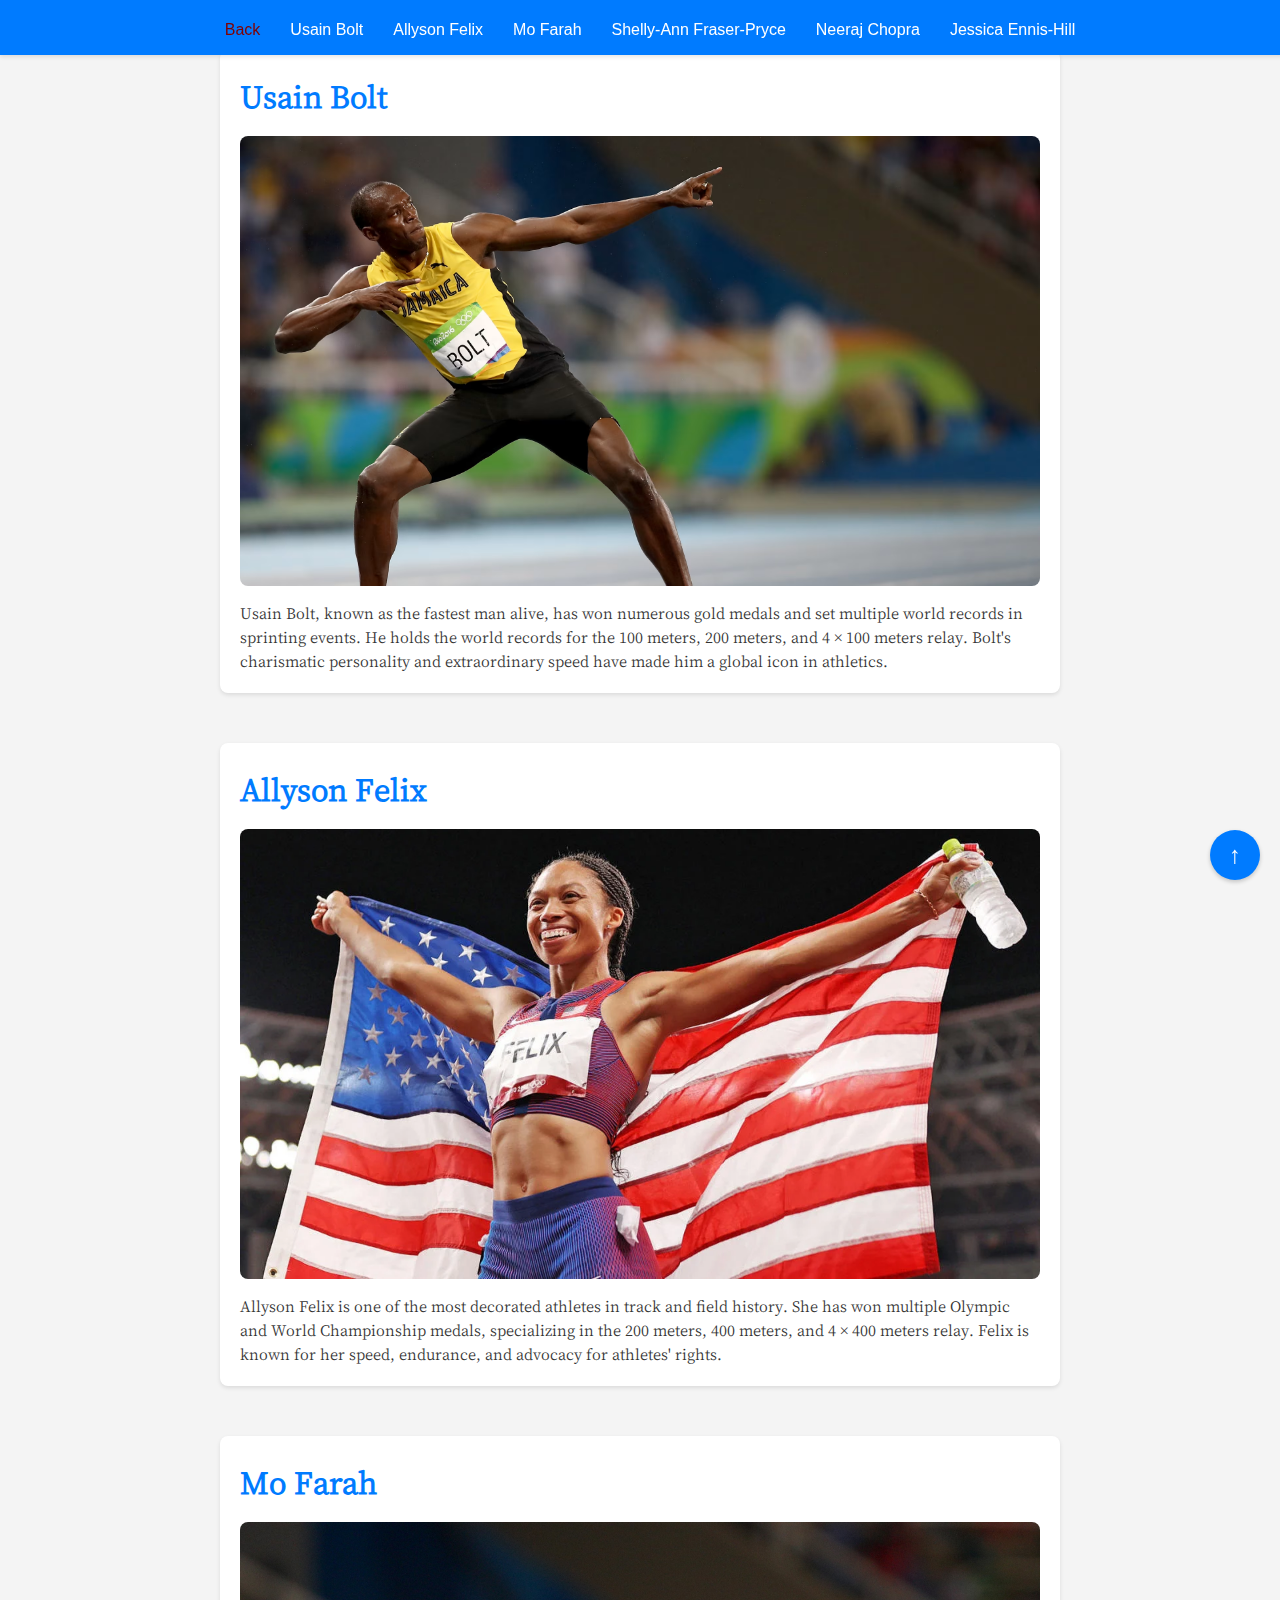
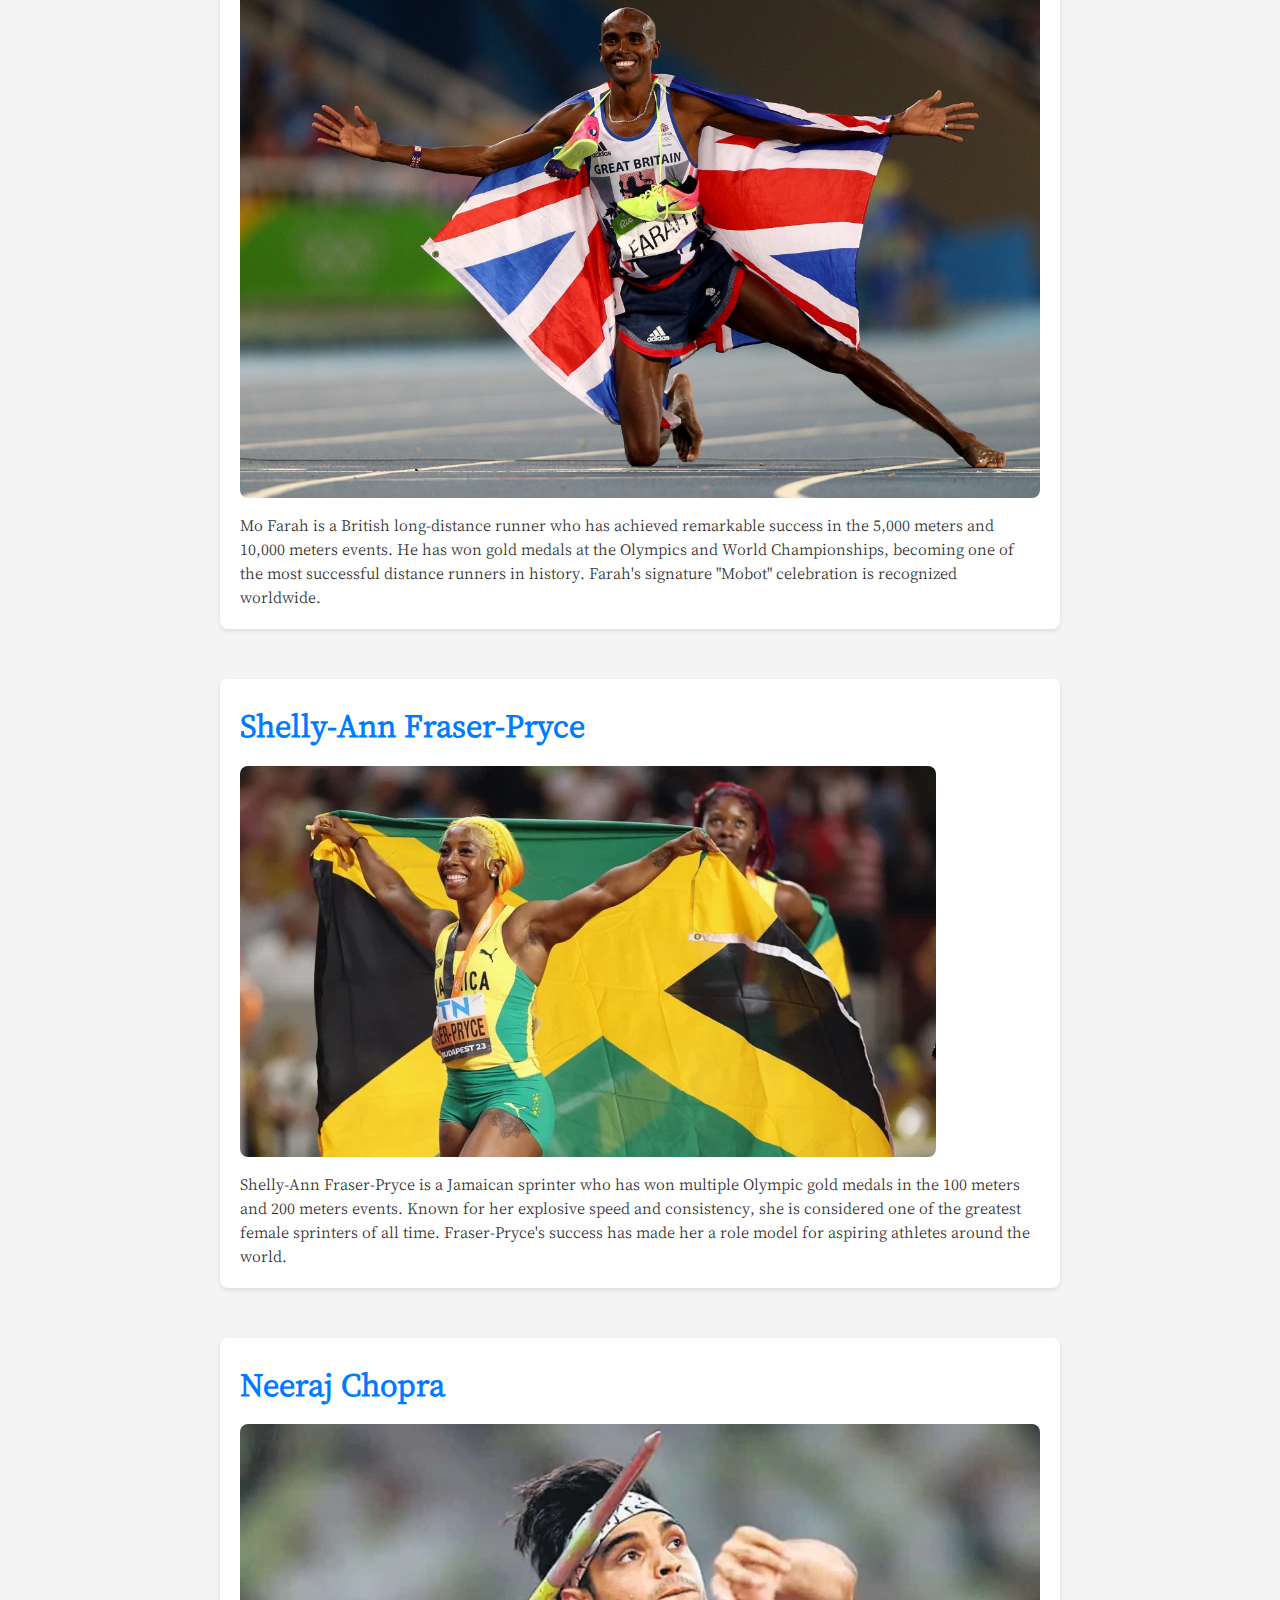
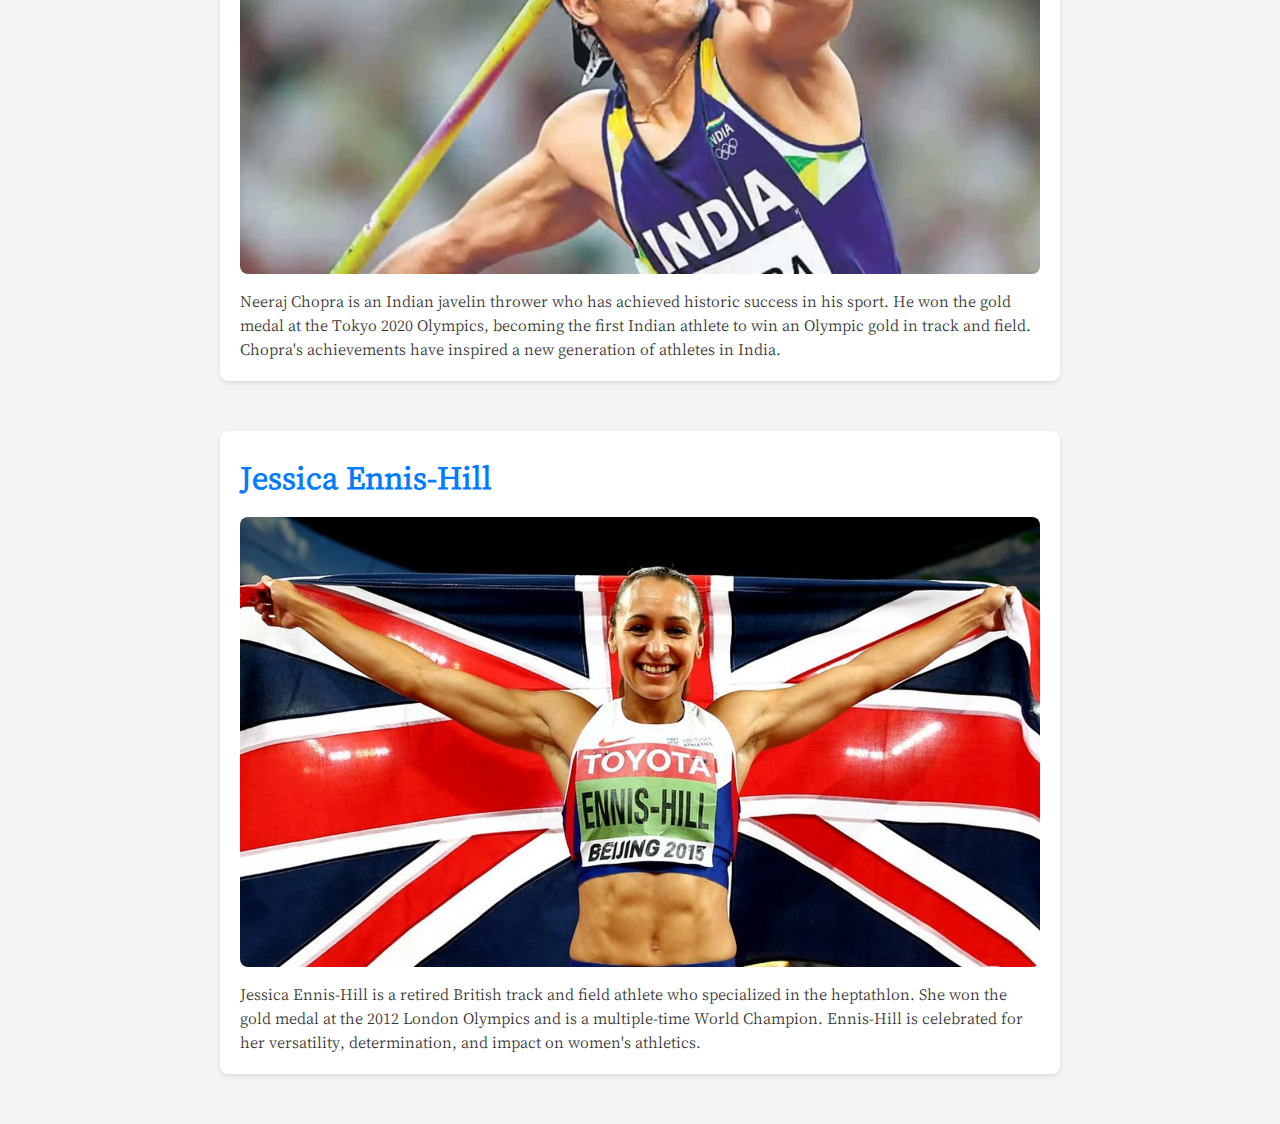
==== athleticdata.html @ 67bbc244 "athaletic part" ====
<!DOCTYPE html>
<html lang="en">
<head>
    <meta charset="UTF-8">
    <meta name="viewport" content="width=device-width, initial-scale=1.0">
    <title>Athletes</title>
    <link href='https://fonts.googleapis.com/css?family=Cactus Classical Serif' rel='stylesheet'>
    <style>
        /* Reset some default styling */
body, h2, p {
    margin: 0;
    padding: 0;
    box-sizing: border-box;
    font-family: 'Cactus Classical Serif';font-size: 22px;
}

body {
    font-family: Arial, sans-serif;
    line-height: 1.6;
    background-color: #f4f4f4;
    color: #333;
    padding: 0 10px;
    position: relative; /* Allows absolute positioning of back-to-top button */
}

nav {
    position: fixed;
    top: 0;
    left: 0;
    width: 100%;
    background: #007bff;
    color: #fff;
    padding: 10px;
    display: flex;
    justify-content: center;
    box-shadow: 0 2px 4px rgba(0, 0, 0, 0.1);
    z-index: 1000;
}

nav ul {
    list-style: none;
    margin: 0;
    padding: 0;
    display: flex;
}

nav ul li {
    margin: 0 15px;
}

nav ul li a {
    color: #fff;
    text-decoration: none;
    font-size: 1rem;
    transition: color 0.3s ease;
}

nav ul li a:hover {
    color: #e0e0e0;
}

nav .back-button a {
    color: rgb(128, 0, 0); /* Green color for the Back link */
}

section {
    background: #fff;
    border-radius: 8px;
    box-shadow: 0 2px 4px rgba(0, 0, 0, 0.1);
    margin: 50px auto;
    max-width: 800px;
    padding: 20px;
    transition: transform 0.3s ease;
}

section:hover {
    transform: translateY(-5px);
}

h2 {
    font-size: 2rem;
    margin-bottom: 15px;
    color: #007bff;
}

img {
    display: block;
    max-width: 100%;
    height: auto;
    border-radius: 8px;
    margin-bottom: 15px;
}

p {
    font-size: 1rem;
    line-height: 1.5;
}

/* Back to Top Button */
.back-to-top {
    position: fixed;
    bottom: 20px;
    right: 20px;
    background: #007bff;
    color: #fff;
    border: none;
    border-radius: 50%;
    width: 50px;
    height: 50px;
    display: flex;
    align-items: center;
    justify-content: center;
    font-size: 24px;
    cursor: pointer;
    box-shadow: 0 2px 4px rgba(0, 0, 0, 0.2);
    transition: background 0.3s ease;
}

.back-to-top:hover {
    background: #0056b3;
}

/* Optional: Add responsiveness */
@media (max-width: 768px) {
    section {
        margin: 10px;
        padding: 15px;
    }

    h2 {
        font-size: 1.5rem;
    }

    p {
        font-size: 0.9rem;
    }
}
    </style>
</head>
<body>
    <!-- Navigation Bar -->
    <nav>
        <ul>
            <li class="back-button"><a href="athletics.html">Back</a></li>
            <li><a href="#usain-bolt">Usain Bolt</a></li>
            <li><a href="#allyson-felix">Allyson Felix</a></li>
            <li><a href="#mo-farah">Mo Farah</a></li>
            <li><a href="#shelly-ann-fraser-pryce">Shelly-Ann Fraser-Pryce</a></li>
            <li><a href="#neeraj-chopra">Neeraj Chopra</a></li>
            <li><a href="#jessica-ennis-hill">Jessica Ennis-Hill</a></li>
        </ul>
    </nav>

    <section id="usain-bolt">
        <h2>Usain Bolt</h2>
        <img src="images/usain.avif" alt="Usain Bolt">
        <p>Usain Bolt, known as the fastest man alive, has won numerous gold medals and set multiple world records in sprinting events. He holds the world records for the 100 meters, 200 meters, and 4 × 100 meters relay. Bolt's charismatic personality and extraordinary speed have made him a global icon in athletics.</p>
    </section>
    
    <section id="allyson-felix">
        <h2>Allyson Felix</h2>
        <img src="images/felix.webp" alt="Allyson Felix">
        <p>Allyson Felix is one of the most decorated athletes in track and field history. She has won multiple Olympic and World Championship medals, specializing in the 200 meters, 400 meters, and 4 × 400 meters relay. Felix is known for her speed, endurance, and advocacy for athletes' rights.</p>
    </section>
    
    <section id="mo-farah">
        <h2>Mo Farah</h2>
        <img src="images/farah.jpeg" alt="Mo Farah">
        <p>Mo Farah is a British long-distance runner who has achieved remarkable success in the 5,000 meters and 10,000 meters events. He has won gold medals at the Olympics and World Championships, becoming one of the most successful distance runners in history. Farah's signature "Mobot" celebration is recognized worldwide.</p>
    </section>
    
    <section id="shelly-ann-fraser-pryce">
        <h2>Shelly-Ann Fraser-Pryce</h2>
        <img src="images/shelly.webp" alt="Shelly-Ann Fraser-Pryce">
        <p>Shelly-Ann Fraser-Pryce is a Jamaican sprinter who has won multiple Olympic gold medals in the 100 meters and 200 meters events. Known for her explosive speed and consistency, she is considered one of the greatest female sprinters of all time. Fraser-Pryce's success has made her a role model for aspiring athletes around the world.</p>
    </section>
    
    <section id="neeraj-chopra">
        <h2>Neeraj Chopra</h2>
        <img src="images/chopra.webp" alt="Neeraj Chopra">
        <p>Neeraj Chopra is an Indian javelin thrower who has achieved historic success in his sport. He won the gold medal at the Tokyo 2020 Olympics, becoming the first Indian athlete to win an Olympic gold in track and field. Chopra's achievements have inspired a new generation of athletes in India.</p>
    </section>
    
    <section id="jessica-ennis-hill">
        <h2>Jessica Ennis-Hill</h2>
        <img src="images/hill.jpeg" alt="Jessica Ennis-Hill">
        <p>Jessica Ennis-Hill is a retired British track and field athlete who specialized in the heptathlon. She won the gold medal at the 2012 London Olympics and is a multiple-time World Champion. Ennis-Hill is celebrated for her versatility, determination, and impact on women's athletics.</p>
    </section>

    <!-- Back to Top Button -->
    <button class="back-to-top" onclick="window.scrollTo({ top: 0, behavior: 'smooth' });">
        &uarr;
    </button>
</body>
</html>
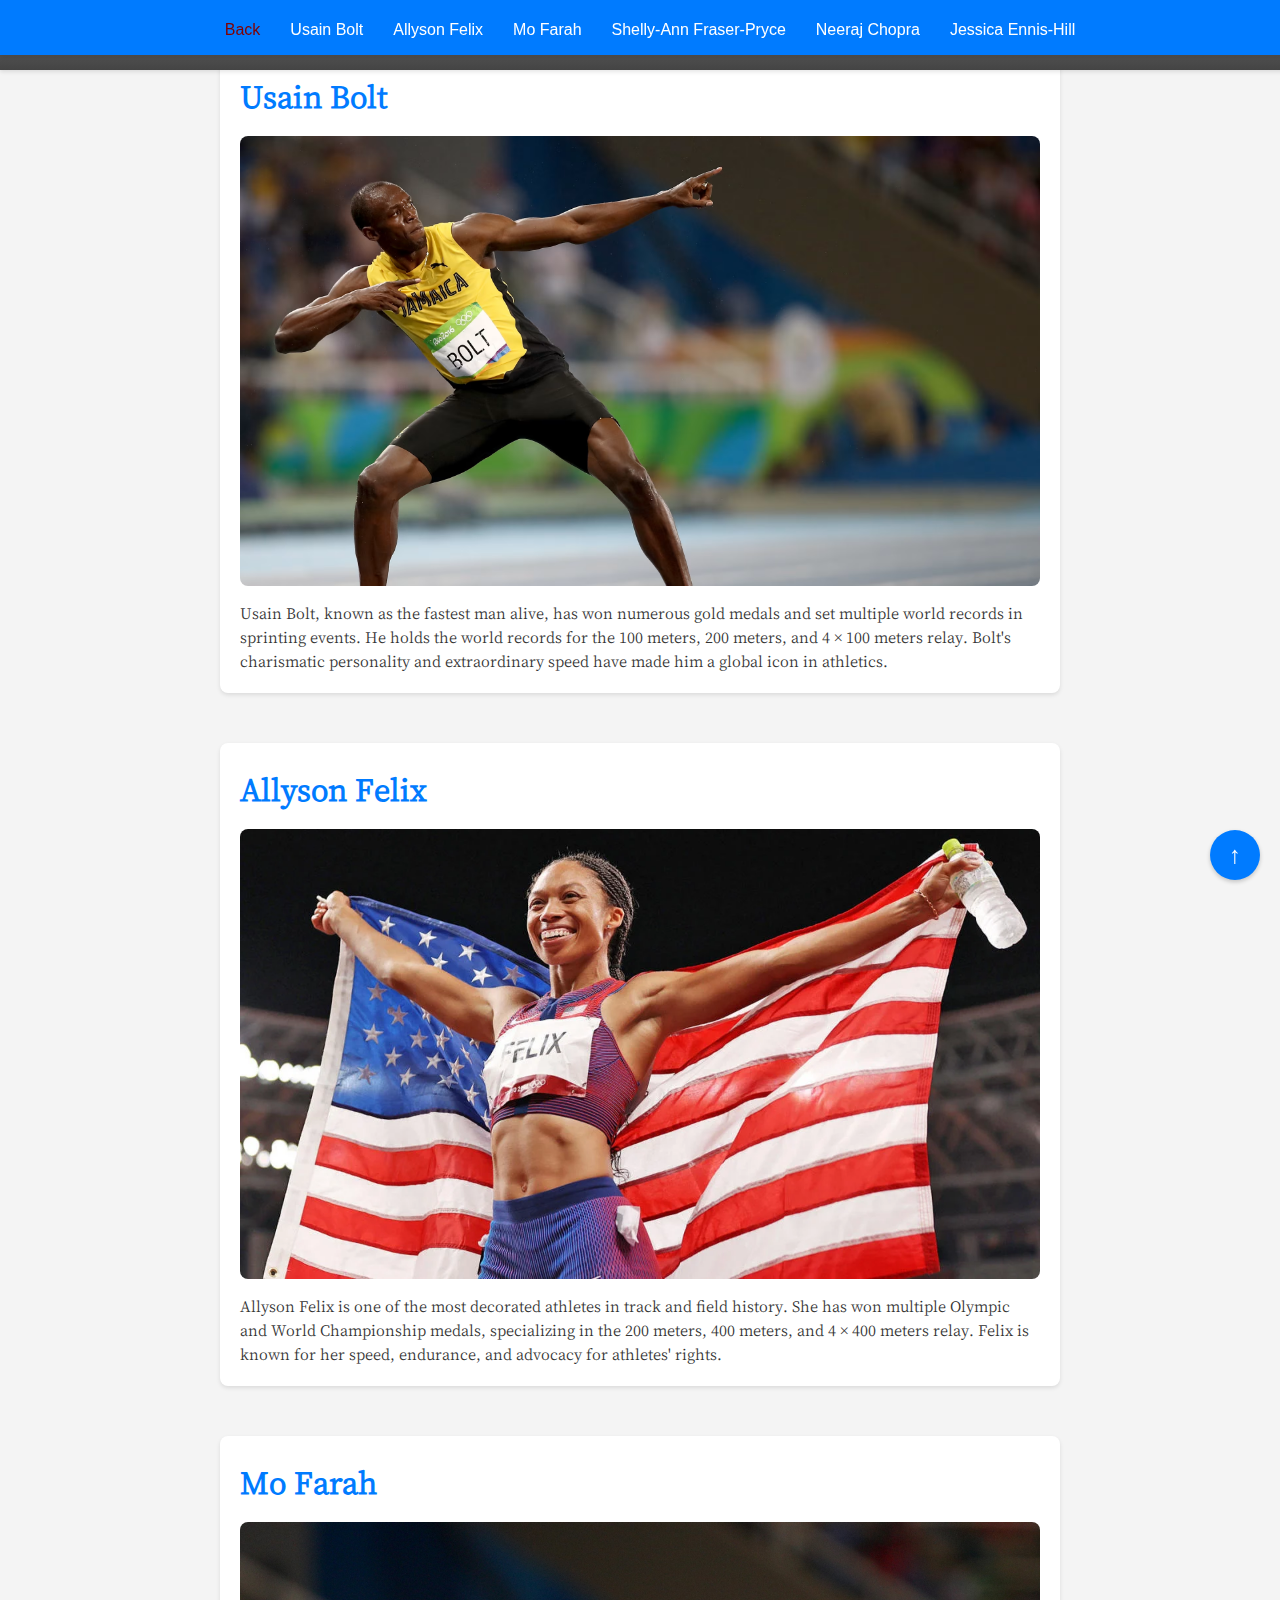
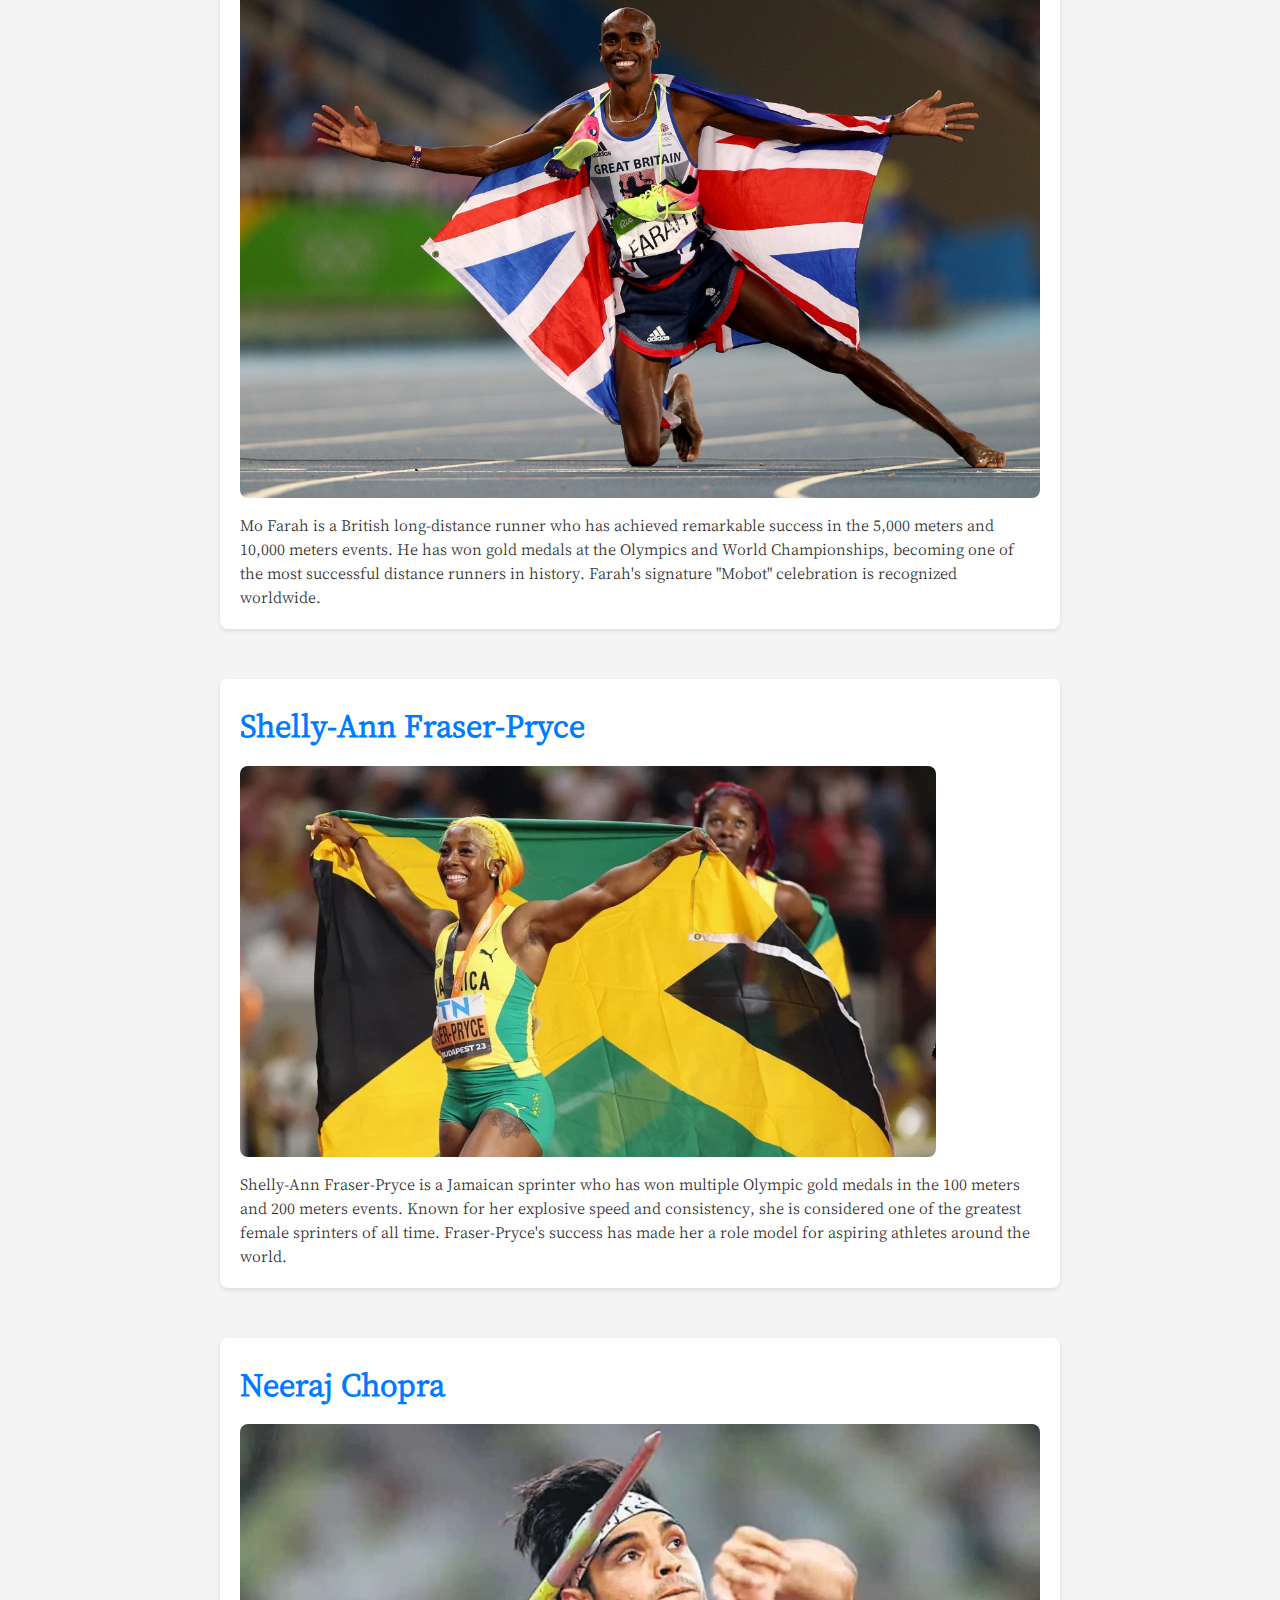
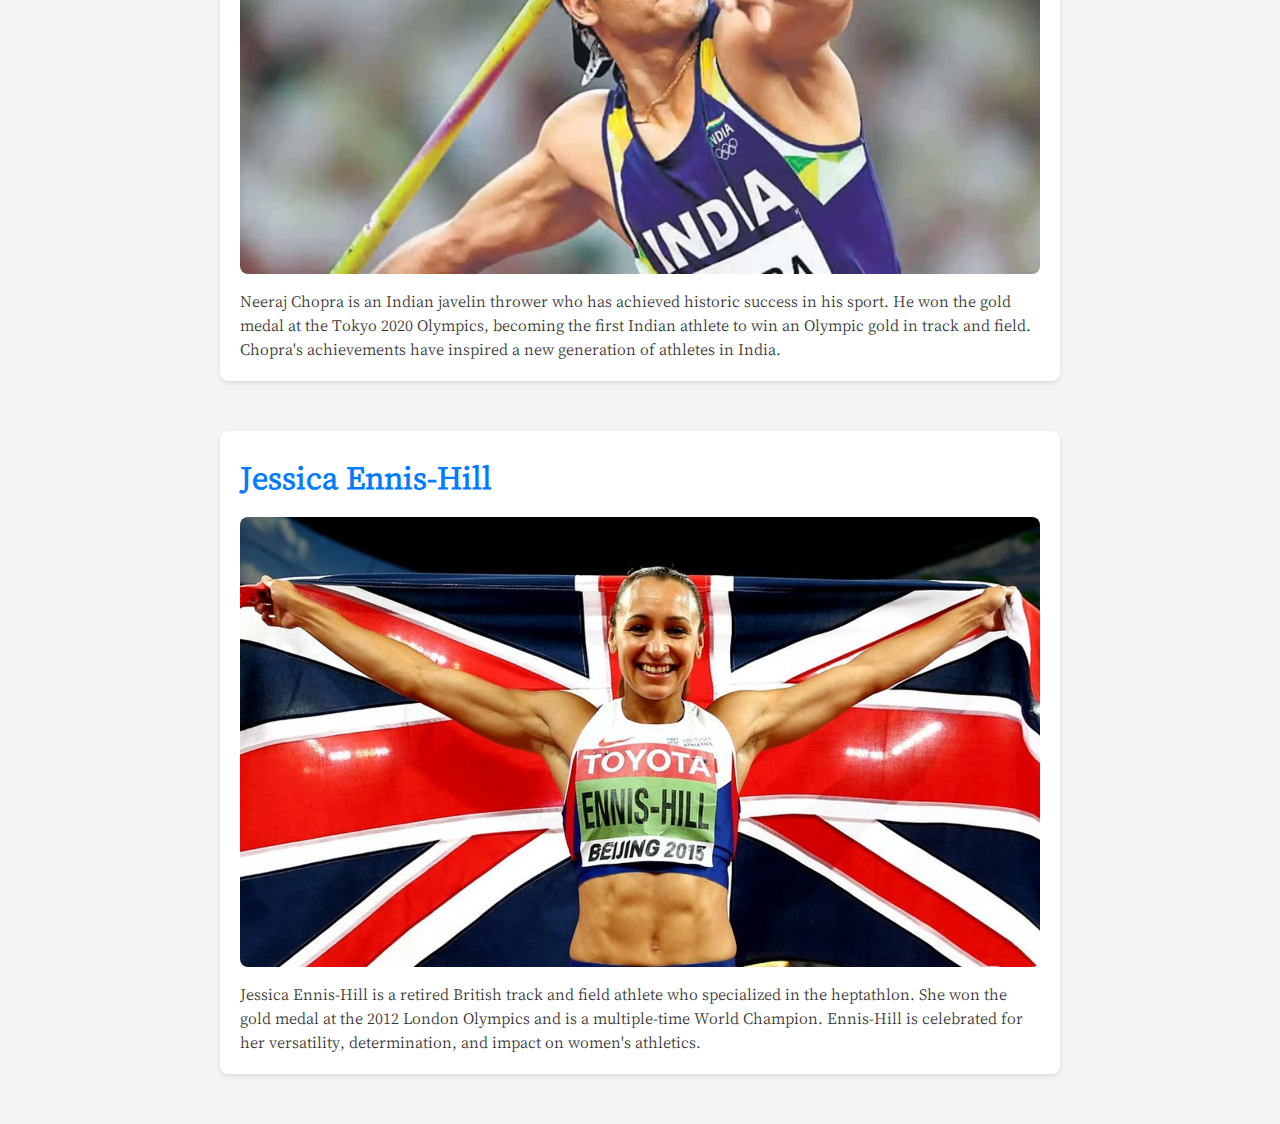
==== commit efc54a66: "final first part" ====
--- a/athleticdata.html
+++ b/athleticdata.html
@@ -5,6 +5,7 @@
     <meta name="viewport" content="width=device-width, initial-scale=1.0">
     <title>Athletes</title>
     <link href='https://fonts.googleapis.com/css?family=Cactus Classical Serif' rel='stylesheet'>
+    <link rel="stylesheet" href="navbar.css">
     <style>
         /* Reset some default styling */
 body, h2, p {
@@ -138,6 +139,17 @@
     </style>
 </head>
 <body>
+    <nav class="navbarh">
+        <div class="logo">Sports Hub</div>
+        <ul class="nav-links">
+            <li><a href="index.html">Home</a></li>
+            <li><a href="cricket.html">Cricket</a></li>
+            <li><a href="football.html">Football</a></li>
+            <li><a href="racing.html">Racing</a></li>
+            <li><a href="athletics.html">Athletics</a></li>
+            <li><a href="contact.html">Contact</a></li>
+        </ul>
+    </nav>
     <!-- Navigation Bar -->
     <nav>
         <ul>
--- a/navbar.css
+++ b/navbar.css
@@ -0,0 +1,31 @@
+/* Navigation Bar */
+        .navbarh {
+            display: flex;
+            justify-content: space-between;
+            align-items: center;
+            padding: 1rem;
+            background: linear-gradient(to bottom, #797979 0%, #444 100%);
+        }
+
+        .navbarh .logo {
+            color: #fff;
+            font-size: 1.5rem;
+        }
+
+        .navbarh .nav-links {
+            list-style: none;
+            display: flex;
+        }
+
+        .navbarh .nav-links li {
+            margin: 0 1rem;
+        }
+
+        .navbarh .nav-links a {
+            color: #fff;
+            text-decoration: none;
+        }
+
+        .navbarh .nav-links a:hover {
+            text-decoration: underline;
+        }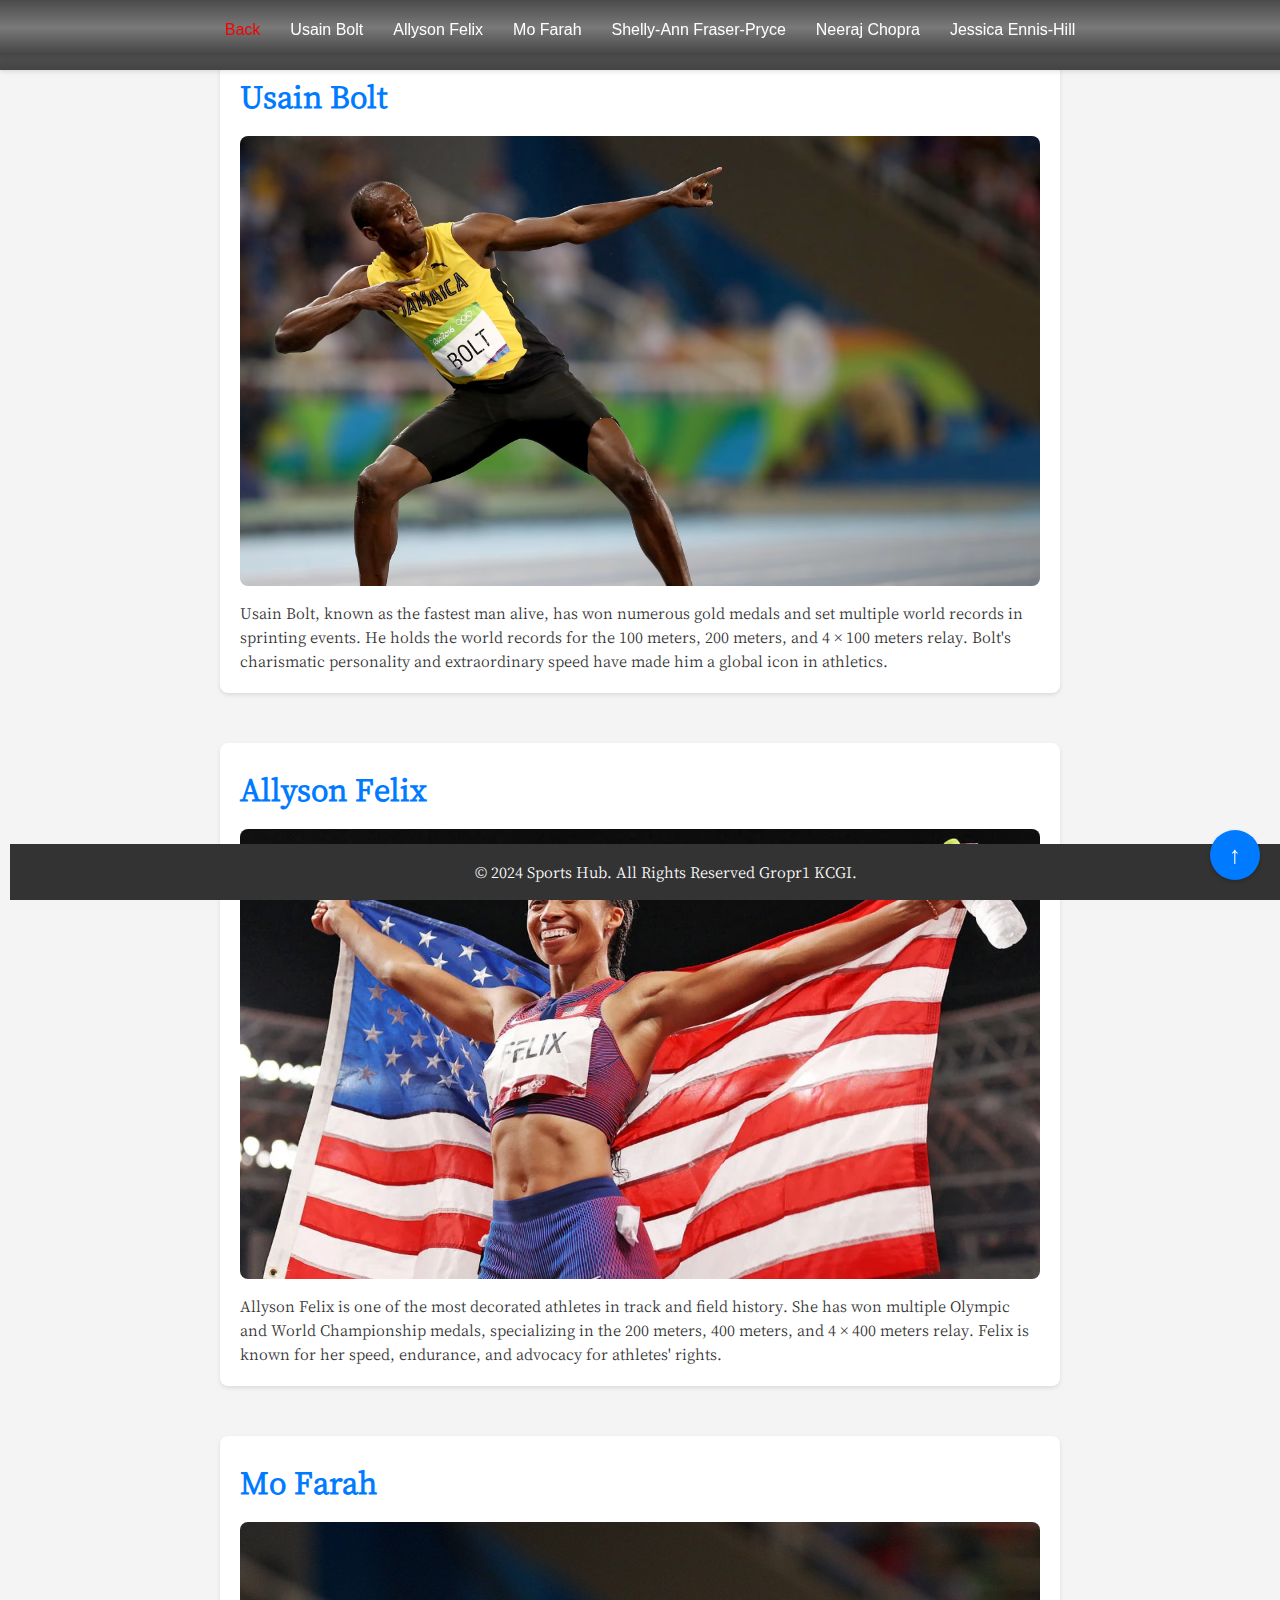
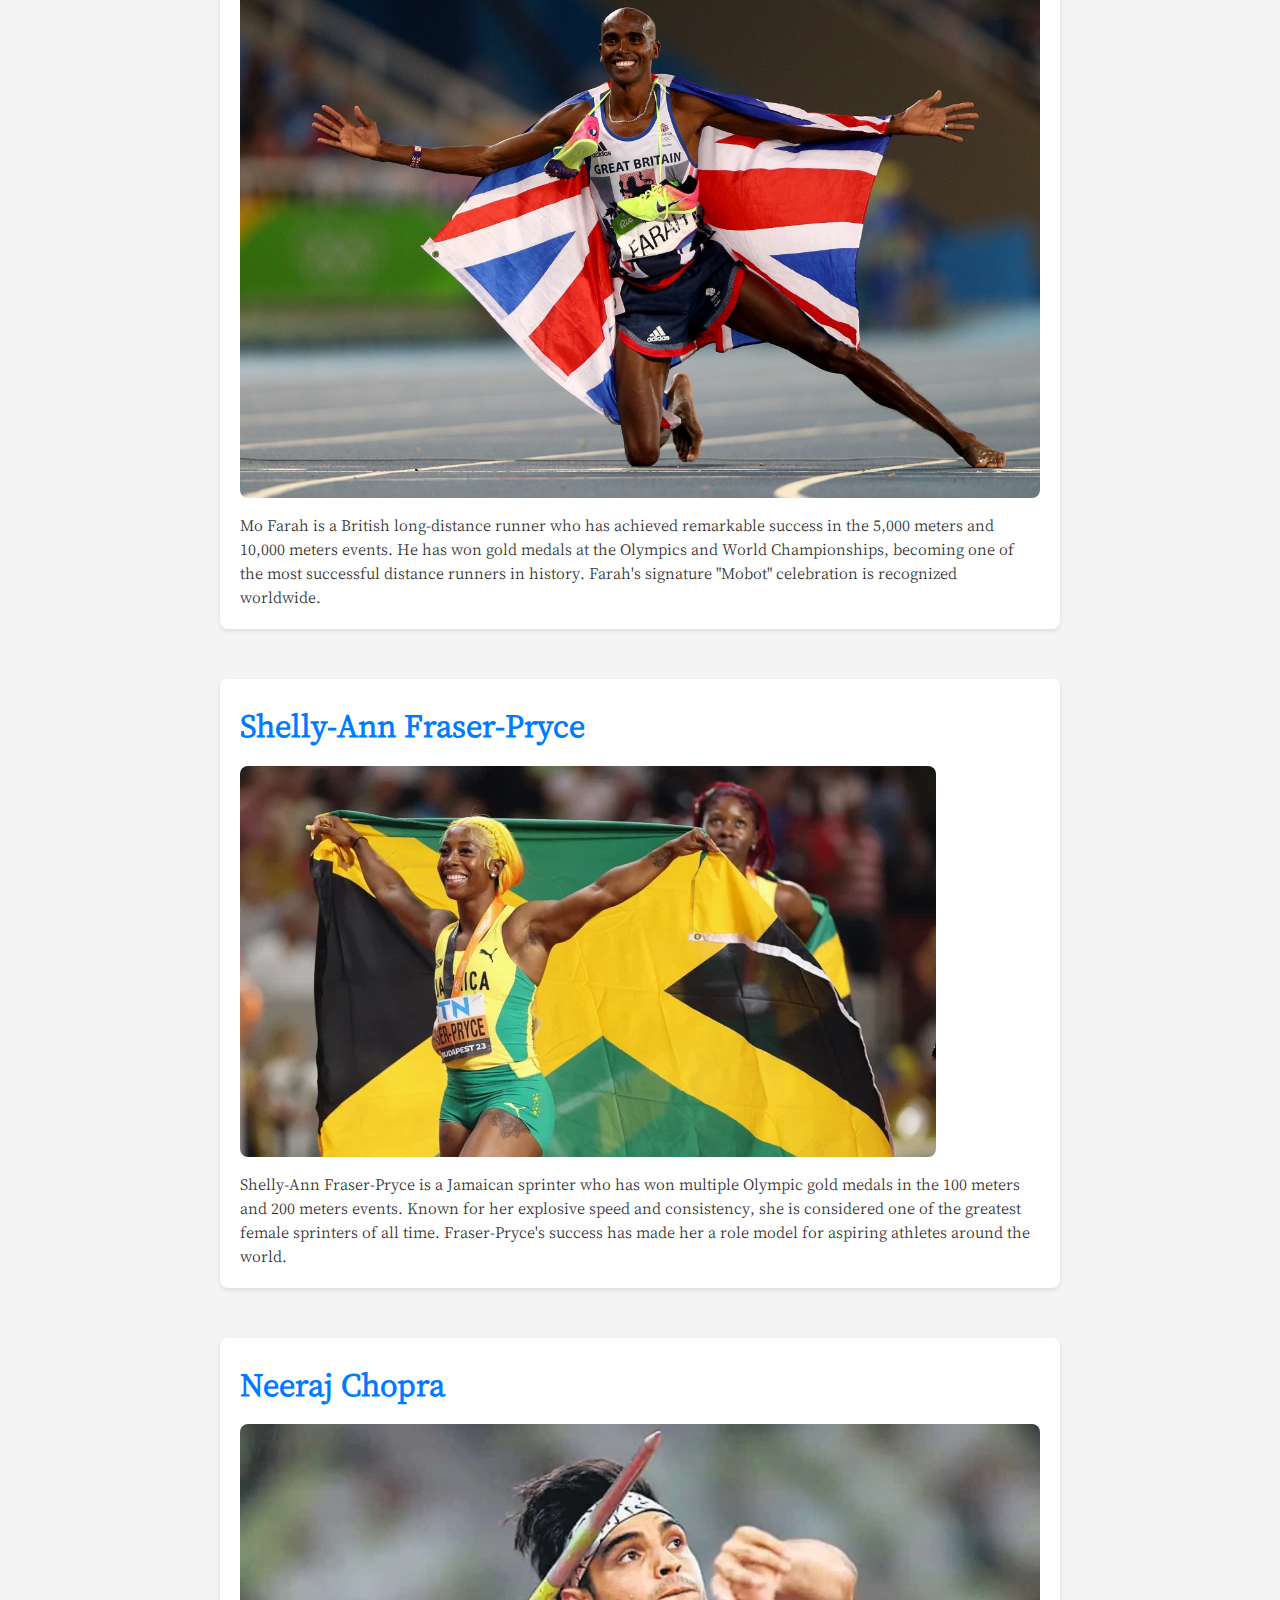
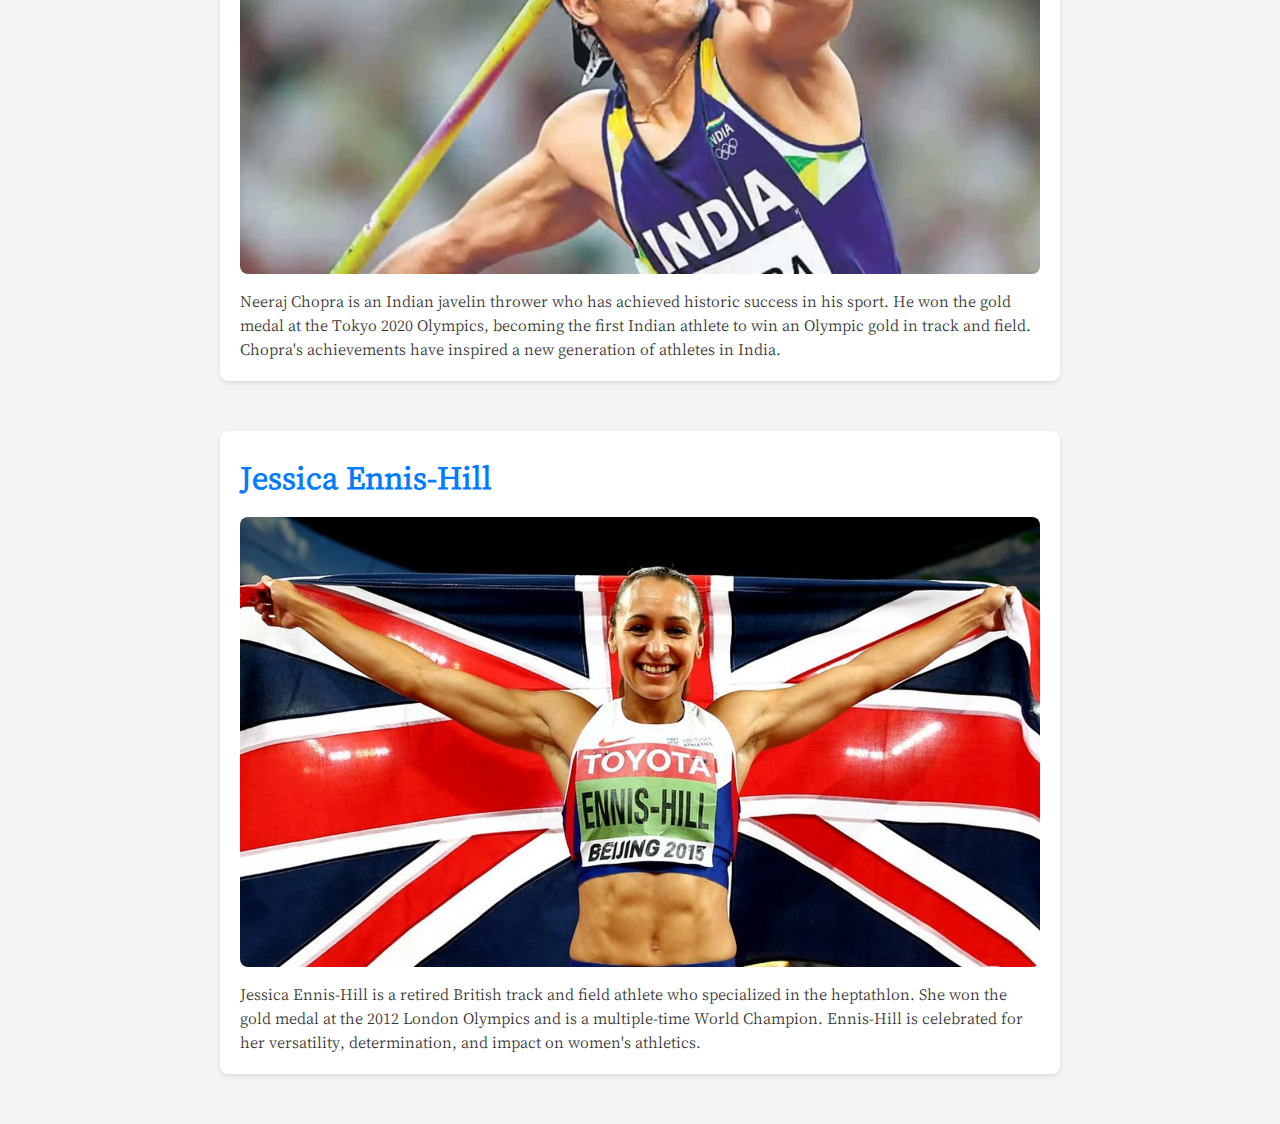
==== commit 11239c14: "final" ====
--- a/athleticdata.html
+++ b/athleticdata.html
@@ -29,7 +29,7 @@
     top: 0;
     left: 0;
     width: 100%;
-    background: #007bff;
+    background: linear-gradient(#4b4b4b, #797979 , #444 );
     color: #fff;
     padding: 10px;
     display: flex;
@@ -57,11 +57,11 @@
 }
 
 nav ul li a:hover {
-    color: #e0e0e0;
+    color: #3300ff;
 }
 
 nav .back-button a {
-    color: rgb(128, 0, 0); /* Green color for the Back link */
+    color: rgb(244, 1, 1); 
 }
 
 section {
@@ -120,6 +120,16 @@
 .back-to-top:hover {
     background: #0056b3;
 }
+
+footer {
+            background-color: #333;
+            color: #fff;
+            text-align: center;
+            padding: 1rem;
+            position: fixed;
+            width: 100%;
+            bottom: 0;
+        }
 
 /* Optional: Add responsiveness */
 @media (max-width: 768px) {
@@ -198,6 +208,9 @@
         <img src="images/hill.jpeg" alt="Jessica Ennis-Hill">
         <p>Jessica Ennis-Hill is a retired British track and field athlete who specialized in the heptathlon. She won the gold medal at the 2012 London Olympics and is a multiple-time World Champion. Ennis-Hill is celebrated for her versatility, determination, and impact on women's athletics.</p>
     </section>
+    <footer>
+        <p>&copy; 2024 Sports Hub. All Rights Reserved Gropr1 KCGI.</p>
+    </footer>
 
     <!-- Back to Top Button -->
     <button class="back-to-top" onclick="window.scrollTo({ top: 0, behavior: 'smooth' });">
--- a/navbar.css
+++ b/navbar.css
@@ -1,31 +1,78 @@
 /* Navigation Bar */
-        .navbarh {
-            display: flex;
-            justify-content: space-between;
-            align-items: center;
-            padding: 1rem;
-            background: linear-gradient(to bottom, #797979 0%, #444 100%);
-        }
+.navbarh {
+    display: flex;
+    justify-content: space-between;
+    align-items: center;
+    padding: 1rem;
+    background: linear-gradient(to bottom, #797979 0%, #444 100%);
+    font-family: 'Bodoni Moda';
+    font-size: 22px;
+    /* position: relative; */
+}
 
-        .navbarh .logo {
-            color: #fff;
-            font-size: 1.5rem;
-        }
+.navbarh .logo {
+    color: #fff;
+    font-size: 1.5rem;
+}
 
-        .navbarh .nav-links {
-            list-style: none;
-            display: flex;
-        }
+.navbarh .nav-links {
+    list-style: none;
+    display: flex;
+}
 
-        .navbarh .nav-links li {
-            margin: 0 1rem;
-        }
+.navbarh .nav-links li {
+    margin: 0 1rem;
+}
 
-        .navbarh .nav-links a {
-            color: #fff;
-            text-decoration: none;
-        }
+.navbarh .nav-links a {
+    color: #fff;
+    text-decoration: none;
+}
 
-        .navbarh .nav-links a:hover {
-            text-decoration: underline;
-        }+.navbarh .nav-links a:hover {
+    color: rgb(255, 0, 0);
+    font-size: x-large;
+}
+
+/* Responsive Styles */
+@media (max-width: 768px) {
+    .navbarh {
+        flex-direction: column;
+        align-items: flex-start;
+    }
+
+    .navbarh .nav-links {
+        flex-direction: column;
+        width: 100%;
+        display: none; /* Hide nav links by default */
+    }
+
+    .navbarh .nav-links.show {
+        display: flex; /* Show nav links when toggle button is clicked */
+    }
+
+    .navbarh .nav-links li {
+        margin: 0.5rem 0;
+        width: 100%;
+        text-align: left;
+    }
+
+    .navbarh .nav-links a {
+        display: block;
+        width: 100%;
+        padding: 0.5rem 1rem;
+    }
+
+    .navbarh .menu-toggle {
+        display: block;
+        cursor: pointer;
+        color: #fff;
+        font-size: 1.5rem;
+        margin: 0 1rem; /* Add margin for spacing */
+    }
+}
+
+/* Hide menu toggle by default */
+.navbarh .menu-toggle {
+    /* display: none; */
+}
